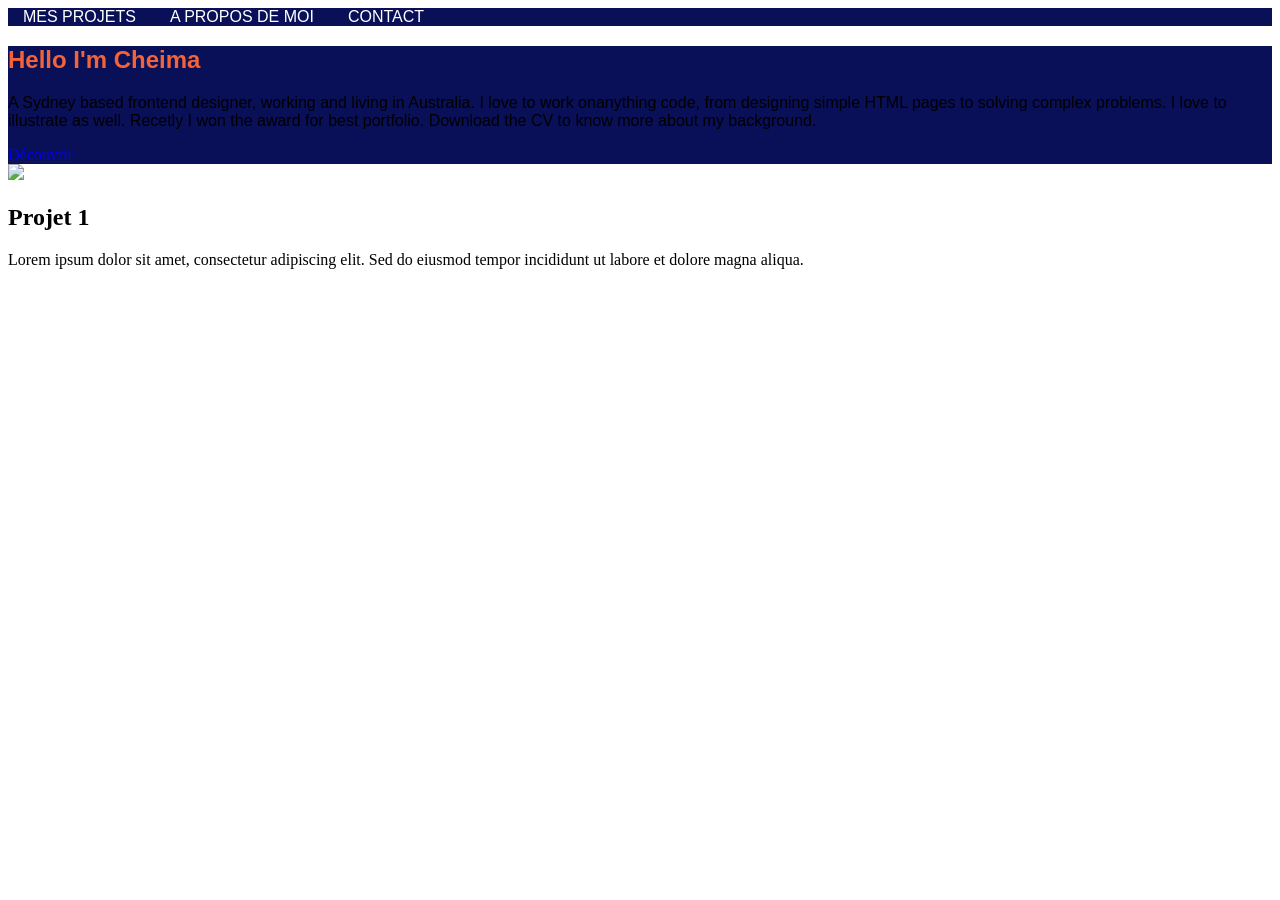
==== src/index.html @ 40f8b6ca "innit1" ====
<!DOCTYPE html>
<html lang="fr">
<head>
    <meta charset="UTF-8">
    <meta name="viewport" content="width=device-width, initial-scale=1.0">
    <title>Document</title>
    <link href="index.css" rel="stylesheet">
</head>
<body>
    <header>
        <nav>
        <a class="white" href="mesprojets.html">MES PROJETS</a>
        <a class="white" href="àproposdemoi.html">A PROPOS DE MOI</a>
        <a class="white" href="contact.html">CONTACT</a>
        </nav>
    </header>
    <section class="hero">
        <h1>Hello I'm Cheima</h1>
        <p class="para1">A Sydney based frontend designer, working and living in Australia. I love to work onanything code, from designing simple
            HTML pages to solving complex problems. I love to illustrate as well. Recetly I won the
            award for best portfolio. Download the CV to know more about my background.</p>
        <a href="decouvrir.html">Découvrir</a>
    </section>
    <section>
        <img src="../src/assets/Background-Image-1.jpg">
        <h2>Projet 1</h2>
        <p>Lorem ipsum dolor sit amet, consectetur adipiscing elit. Sed do eiusmod tempor incididunt ut labore et dolore magna aliqua.</p>
        <a href="front-end.html"></a>
        <a href="uidesign.html"></a>
    </section>
</body>
</html>
---- src/index.css ----
header{
    background-color: #091057;
}

.white{
    color: white;
    font-family: Arial, Helvetica, sans-serif;
    font-style: normal;
    font-size: 16;
    text-decoration: none;
    padding: 15px ;
}


.hero{
    background-color: #091057;
}
h1{
    color: #F36339;
    font-family: Arial, Helvetica, sans-serif;
    font-style: bold;
    font-size: 130
}
.para1{
    font-family: Arial, Helvetica, sans-serif;
    
}
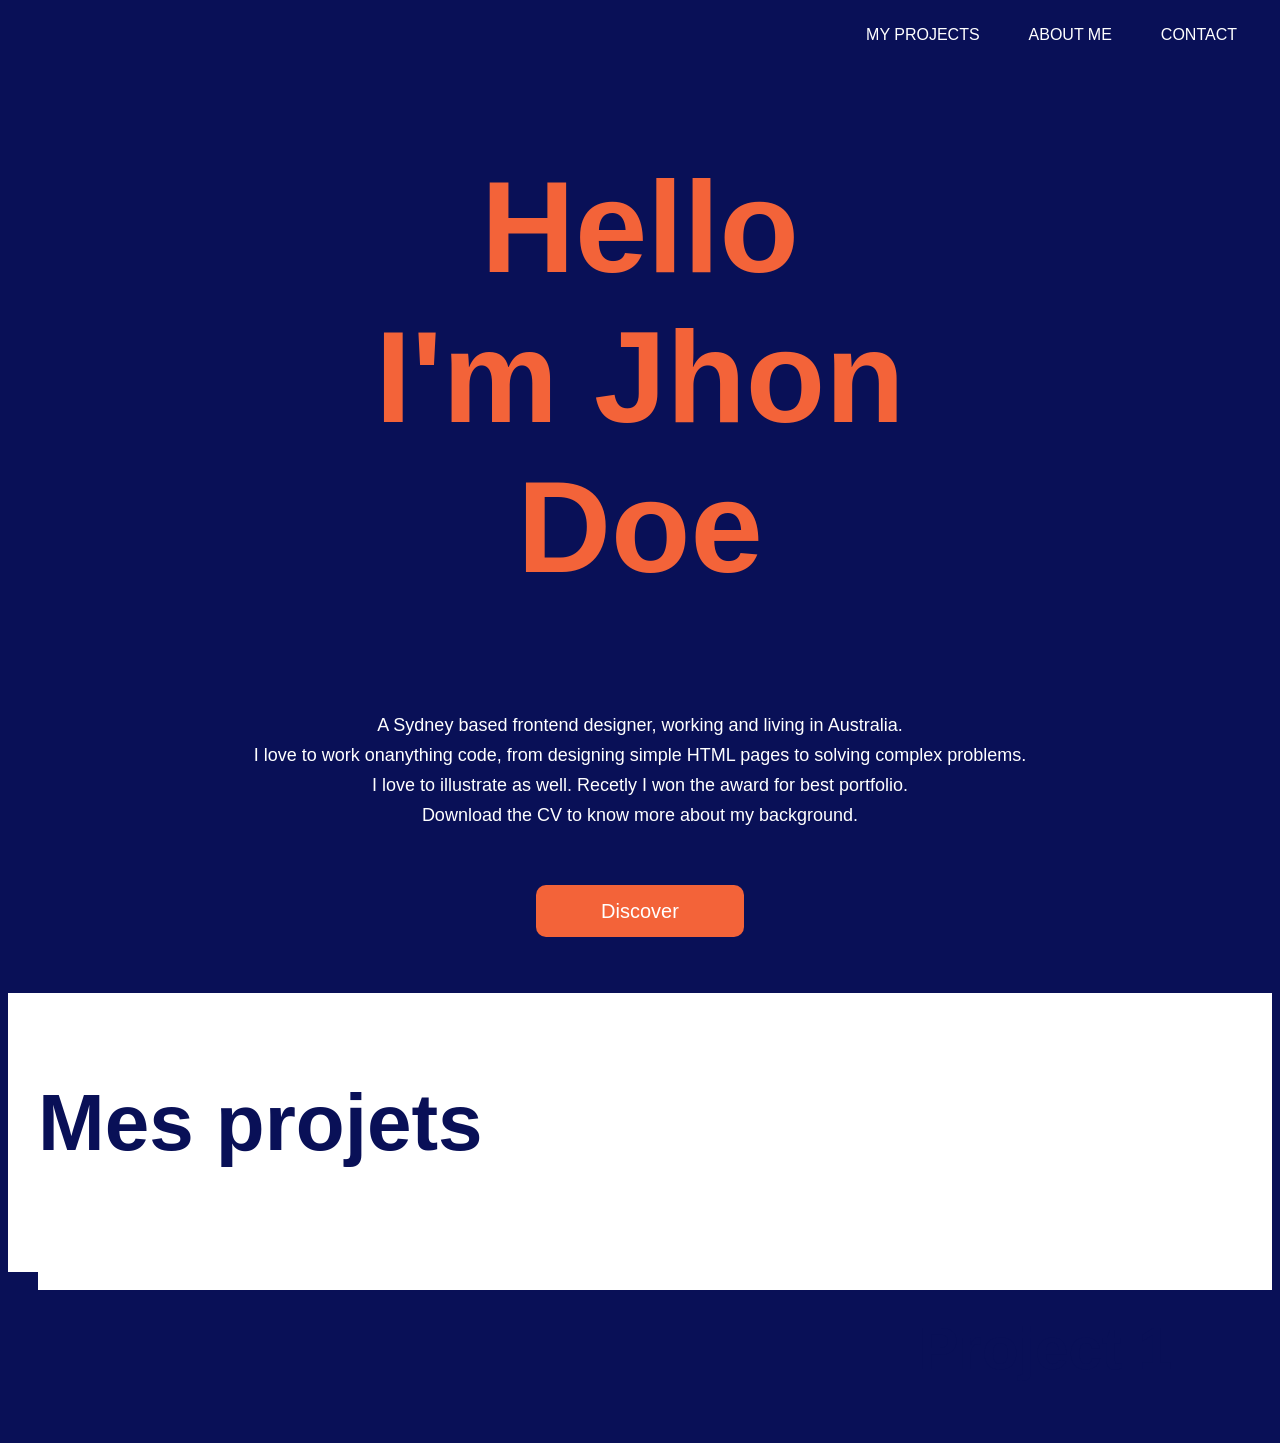
==== commit e983cbf6: "finish" ====
--- a/src/index.html
+++ b/src/index.html
@@ -1,32 +1,41 @@
 <!DOCTYPE html>
-<html lang="fr">
+<html lang="en">
 <head>
     <meta charset="UTF-8">
     <meta name="viewport" content="width=device-width, initial-scale=1.0">
-    <title>Document</title>
+    <title>indexpremierrendu_Cheima</title>
     <link href="index.css" rel="stylesheet">
 </head>
 <body>
     <header>
+        <br>
         <nav>
-        <a class="white" href="mesprojets.html">MES PROJETS</a>
-        <a class="white" href="àproposdemoi.html">A PROPOS DE MOI</a>
+        <a class="white" href="mesprojets.html">MY PROJECTS</a>
+        <a class="white" href="àproposdemoi.html">ABOUT ME</a>
         <a class="white" href="contact.html">CONTACT</a>
         </nav>
     </header>
     <section class="hero">
-        <h1>Hello I'm Cheima</h1>
-        <p class="para1">A Sydney based frontend designer, working and living in Australia. I love to work onanything code, from designing simple
-            HTML pages to solving complex problems. I love to illustrate as well. Recetly I won the
-            award for best portfolio. Download the CV to know more about my background.</p>
-        <a href="decouvrir.html">Découvrir</a>
+        <h1>Hello <br> I'm Jhon <br> Doe</h1>
+        <p class="para1">A Sydney based frontend designer, working and living in Australia.<br> I love to work onanything code, from designing simple
+            HTML pages to solving complex problems.<br> I love to illustrate as well. Recetly I won the
+            award for best portfolio.<br> Download the CV to know more about my background.</p><br>
+            <br>
+            <p><a class="bouton" href="../src/decouvrir.html">Discover</a></p>
+            <br>
+            <br>
     </section>
-    <section>
-        <img src="../src/assets/Background-Image-1.jpg">
-        <h2>Projet 1</h2>
-        <p>Lorem ipsum dolor sit amet, consectetur adipiscing elit. Sed do eiusmod tempor incididunt ut labore et dolore magna aliqua.</p>
-        <a href="front-end.html"></a>
-        <a href="uidesign.html"></a>
+    <br>
+    <section class="section2">
+        <br>
+        <h2>Mes projets</h2>
+        <br>
+        <h3>Project 1</h3>
+        <br>
+
+    </section>
+    <section class="section3">
+        <br>
     </section>
 </body>
 </html>
--- a/src/index.css
+++ b/src/index.css
@@ -1,6 +1,7 @@
 header{
     background-color: #091057;
 }
+body{background-color: #091057;}
 
 .white{
     color: white;
@@ -8,20 +9,69 @@
     font-style: normal;
     font-size: 16;
     text-decoration: none;
-    padding: 15px ;
+    padding: 10px ;
+    margin-right: 25px;
 }
-
+nav{text-align: right;}
 
 .hero{
     background-color: #091057;
+    resize: vertical;
 }
 h1{
     color: #F36339;
     font-family: Arial, Helvetica, sans-serif;
     font-style: bold;
-    font-size: 130
+    font-size: 130px;
+    text-align: center;
 }
 .para1{
     font-family: Arial, Helvetica, sans-serif;
-    
+    color: white;
+    text-align: center;
+    line-height: 30px;
+    font-size: 18px;
+    text-justify: auto;
+}
+
+.bouton{
+    color: white;
+    font-size: 20px;
+    text-decoration: none;
+    font-style: bold;
+    background-color: #F36339;
+    font-family: Arial, Helvetica, sans-serif;
+    border-radius: 10px;
+    padding-right: 65px;
+    padding-left: 65px;
+    padding-top: 15px;
+    padding-bottom: 15px;
+}
+p{
+    text-align: center;
+}
+.section2{
+    background-color: white;
+}
+h2{
+    color:#091057;
+    font-family :Arial, Helvetica, sans-serif;
+    font-style: bold;
+    font-size: 80px;
+    margin-left: 30px;
+}
+.image1{
+    height: 100px;
+}
+.section3{
+    background-color: white;
+    margin-left: 30px;
+}
+h3{
+    font-family: Arial, Helvetica, sans-serif;
+    font-size: bold;
+    font-size: 60px;
+    color: #091057;
+    float: right;
+    margin-right: 100px;
 }
